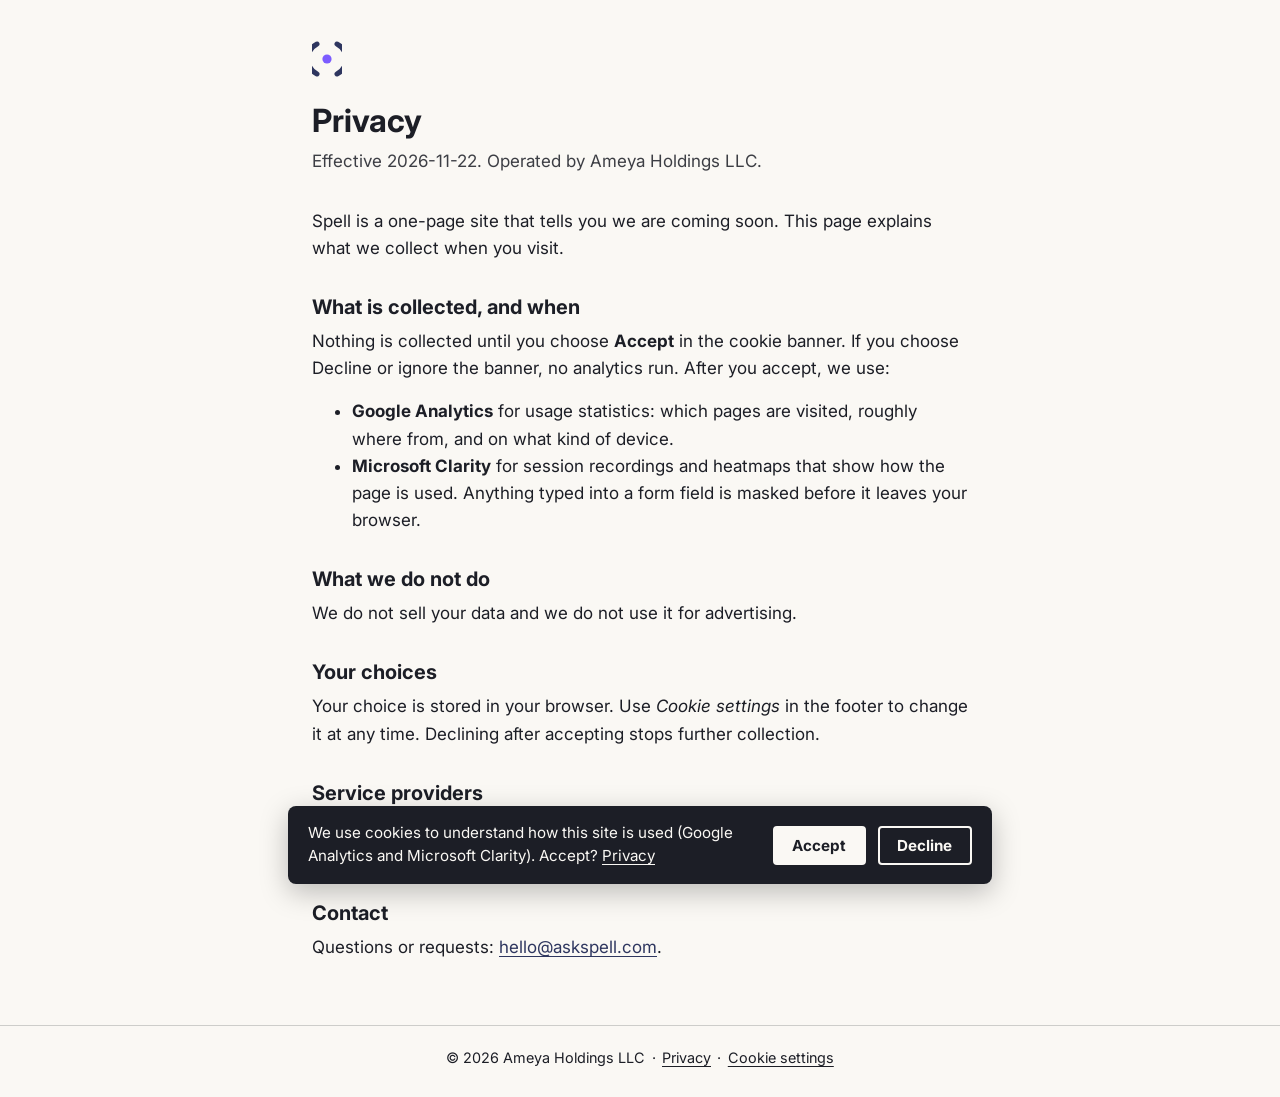
==== privacy/index.html @ 7b857e2b "Coming-soon page Co-Authored-By: Claude Opus 5.5 <noreply@anthropic.com>" ====
<!doctype html>
<html lang="en" data-gtm="GTM-5VDJWGL6" data-clarity="zhxpo6tgbb" data-privacy="/privacy/">
<head>
<meta charset="utf-8">
<meta name="viewport" content="width=device-width, initial-scale=1">
<meta name="theme-color" content="#FAF8F4">
<link rel="icon" href="/assets/favicon.svg" type="image/svg+xml">
<link rel="icon" href="/assets/favicon.png" type="image/png" sizes="180x180">
<link rel="apple-touch-icon" href="/assets/favicon.png">
<link rel="preconnect" href="https://fonts.googleapis.com">
<link rel="preconnect" href="https://fonts.gstatic.com" crossorigin>
<link rel="stylesheet" href="https://fonts.googleapis.com/css2?family=Inter:wght@600;700&amp;display=swap">
<link rel="stylesheet" href="/assets/brand.css">
<link rel="stylesheet" href="/assets/site.css">
<script src="/assets/consent.js" defer></script>
<title>Privacy — Spell</title>
<meta name="description" content="How Spell handles analytics and your privacy choices.">
<link rel="canonical" href="https://askspell.com/privacy/">
</head>
<body>
<a class="skip" href="#main">Skip to content</a>
<main id="main" class="doc">
  <div class="doc-head">
    <a href="/"><img class="logo" src="/assets/logo.svg" alt="Spell home"></a>
    <h1>Privacy</h1>
    <p class="meta">Effective 2026-11-22. Operated by Ameya Holdings LLC.</p>
  </div>
  <p>Spell is a one-page site that tells you we are coming soon. This page explains what we collect when you visit.</p>

  <h2>What is collected, and when</h2>
  <p>Nothing is collected until you choose <strong>Accept</strong> in the cookie banner. If you choose Decline or ignore the banner, no analytics run. After you accept, we use:</p>
  <ul>
    <li><strong>Google Analytics</strong> for usage statistics: which pages are visited, roughly where from, and on what kind of device.</li>
    <li><strong>Microsoft Clarity</strong> for session recordings and heatmaps that show how the page is used. Anything typed into a form field is masked before it leaves your browser.</li>
  </ul>

  <h2>What we do not do</h2>
  <p>We do not sell your data and we do not use it for advertising.</p>

  <h2>Your choices</h2>
  <p>Your choice is stored in your browser. Use <em>Cookie settings</em> in the footer to change it at any time. Declining after accepting stops further collection.</p>

  <h2>Service providers</h2>
  <p>Google and Microsoft process this data for us. See the <a href="https://policies.google.com/privacy" rel="noopener">Google privacy statement</a> and the <a href="https://privacy.microsoft.com/privacystatement" rel="noopener">Microsoft privacy statement</a>.</p>

  <h2>Contact</h2>
  <p>Questions or requests: <a href="mailto:hello@askspell.com">hello@askspell.com</a>.</p>
</main>
<footer class="site-footer">
  <span>&copy; 2026 Ameya Holdings LLC</span><span class="sep" aria-hidden="true">&middot;</span><a href="/privacy/">Privacy</a><span class="sep" aria-hidden="true">&middot;</span><button type="button" class="link-button" data-consent-open>Cookie settings</button>
</footer>
</body>
</html>
---- assets/brand.css ----
:root {
  --brand-primary: #2E365F;
  --brand-accent: #7C5CFF;
  --brand-bg: #FAF8F4;
  --brand-text: #1C1E26;
  --font-heading: 'Inter', system-ui, -apple-system, 'Segoe UI', Roboto, sans-serif;
  --font-body: 'Inter', system-ui, -apple-system, 'Segoe UI', Roboto, sans-serif;
}
---- assets/site.css ----
*, *::before, *::after { box-sizing: border-box; }
html { -webkit-text-size-adjust: 100%; }
body {
  margin: 0;
  min-height: 100vh;
  min-height: 100dvh;
  display: flex;
  flex-direction: column;
  background: var(--brand-bg);
  color: var(--brand-text);
  font: 400 1.0625rem/1.6 var(--font-body);
}
a { color: var(--brand-primary); text-underline-offset: 0.2em; }
a:hover { text-decoration-thickness: 2px; }
a:focus-visible, button:focus-visible { outline: 3px solid var(--brand-accent); outline-offset: 3px; border-radius: 2px; }

.sr-only {
  position: absolute; width: 1px; height: 1px; margin: -1px; padding: 0;
  overflow: hidden; clip: rect(0 0 0 0); white-space: nowrap; border: 0;
}
.skip { position: absolute; left: 1rem; top: -4rem; padding: 0.5rem 1rem; background: var(--brand-text); color: var(--brand-bg); z-index: 200; }
.skip:focus { top: 1rem; }

.stage {
  flex: 1;
  display: flex;
  flex-direction: column;
  align-items: center;
  justify-content: center;
  padding: 3rem 1.5rem 2rem;
  text-align: center;
}
.stage-inner { width: 100%; max-width: 36rem; animation: rise 0.7s ease-out both; }
.logo { display: block; max-width: min(16rem, 70%); max-height: 7rem; width: auto; height: auto; margin: 0 auto 2rem; }
.brand-name { font: 700 2.25rem/1.15 var(--font-heading); margin: 0 0 1rem; }
.tagline { font: 600 1.375rem/1.35 var(--font-heading); margin: 0 0 1rem; }
.description { margin: 0 auto 1.75rem; max-width: 32rem; }
.badge {
  display: inline-block;
  margin: 0 0 1.75rem;
  padding: 0.35rem 1rem;
  border: 2px solid var(--brand-primary);
  border-radius: 999px;
  color: var(--brand-primary);
  font: 700 0.8125rem/1.2 var(--font-heading);
  letter-spacing: 0.12em;
  text-transform: uppercase;
}
.contact { margin: 0; }

.site-footer {
  padding: 1.25rem 1.5rem 1.75rem;
  border-top: 1px solid color-mix(in srgb, var(--brand-text) 20%, transparent);
  text-align: center;
  font-size: 0.9rem;
}
.site-footer a, .site-footer button { color: var(--brand-text); }
.site-footer .sep { margin: 0 0.4rem; }
.link-button { background: none; border: 0; padding: 0; font: inherit; text-decoration: underline; text-underline-offset: 0.2em; cursor: pointer; }

.doc { width: 100%; max-width: 44rem; margin: 0 auto; padding: 2.5rem 1.5rem 3rem; flex: 1; }
.doc-head { margin-bottom: 2rem; }
.doc-head .logo { margin: 0 0 1.5rem; max-width: 12rem; max-height: 4.5rem; }
.doc h1 { font: 700 2rem/1.2 var(--font-heading); margin: 0 0 0.5rem; }
.doc h2 { font: 700 1.25rem/1.3 var(--font-heading); margin: 2rem 0 0.5rem; }
.doc p, .doc ul { margin: 0 0 1rem; }
.doc .meta { opacity: 0.85; }

.consent-banner {
  position: fixed; left: 1rem; right: 1rem; bottom: 1rem; z-index: 100;
  max-width: 44rem; margin: 0 auto; padding: 1rem 1.25rem;
  display: flex; flex-wrap: wrap; align-items: center; gap: 0.75rem 1.5rem;
  background: var(--brand-text); color: var(--brand-bg);
  border-radius: 8px; box-shadow: 0 8px 28px rgba(0, 0, 0, 0.25);
  font-size: 0.95rem; line-height: 1.5;
}
.consent-text { flex: 1 1 16rem; margin: 0; }
.consent-link { color: var(--brand-bg); }
.consent-actions { display: flex; gap: 0.75rem; }
.consent-btn {
  padding: 0.5rem 1.1rem; border: 2px solid var(--brand-bg); border-radius: 4px;
  background: transparent; color: var(--brand-bg); font: 700 0.95rem var(--font-body); cursor: pointer;
}
.consent-btn--accept { background: var(--brand-bg); color: var(--brand-text); }
.consent-btn:hover { opacity: 0.88; }
.consent-btn:focus-visible, .consent-link:focus-visible { outline: 3px solid var(--brand-bg); outline-offset: 2px; }

@keyframes rise { from { opacity: 0; transform: translateY(0.75rem); } to { opacity: 1; transform: none; } }
@media (max-width: 480px) {
  .brand-name { font-size: 1.875rem; }
  .tagline { font-size: 1.1875rem; }
  .consent-actions { width: 100%; }
  .consent-btn { flex: 1; }
}
@media (prefers-reduced-motion: reduce) {
  .stage-inner { animation: none; }
}
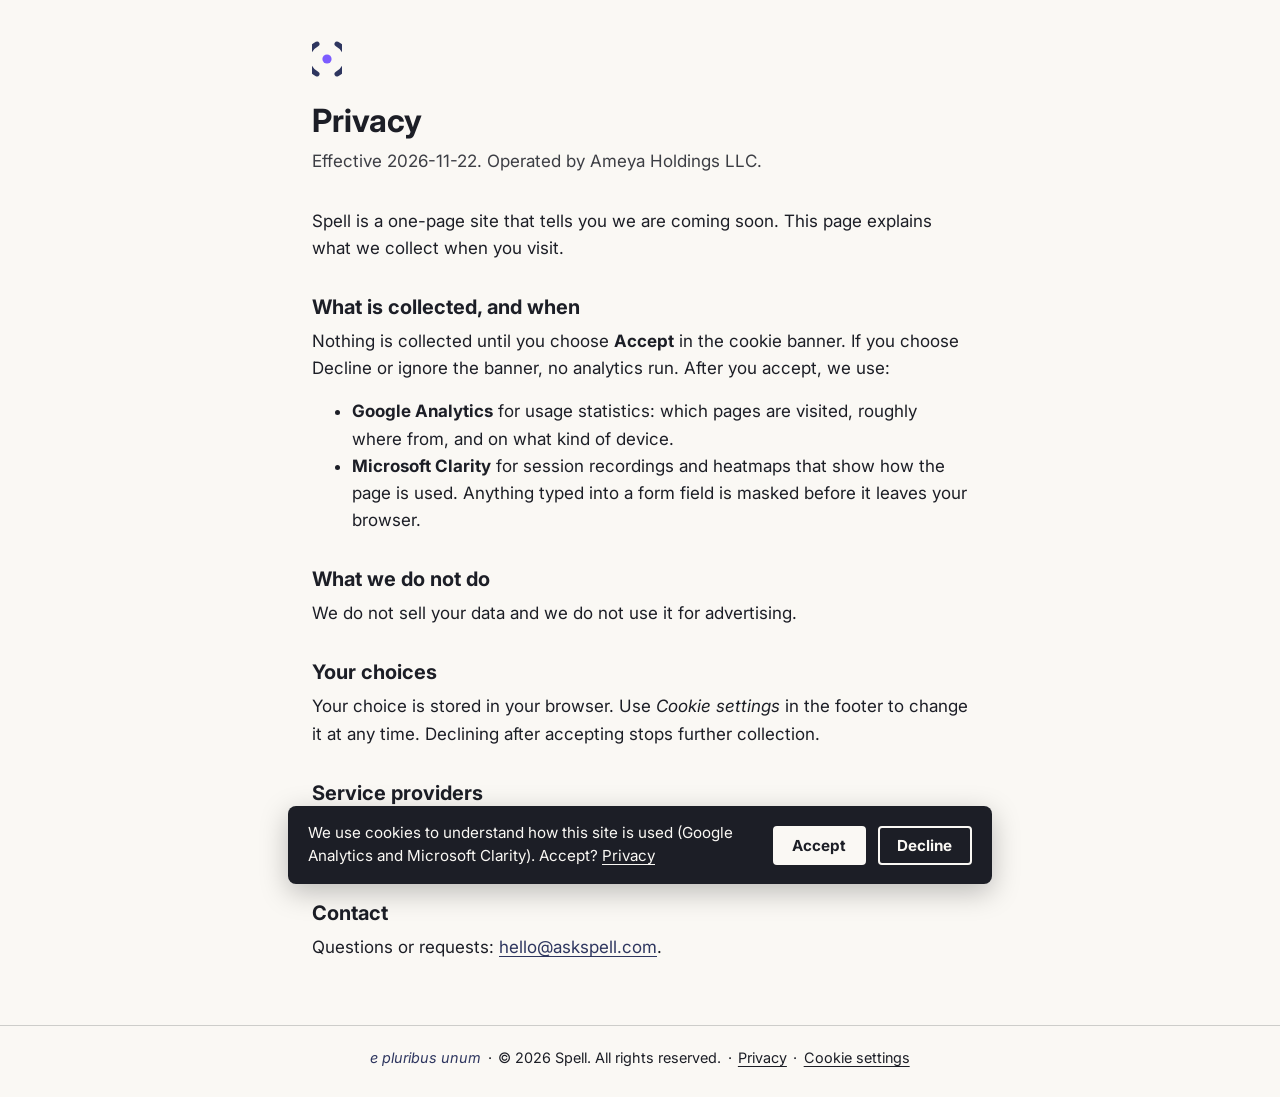
==== commit b13776a2: "Footer: brand copyright and motto Co-Authored-By: Claude Opus 5.5 <noreply@anthropic.com> Claude-Ses" ====
--- a/privacy/index.html
+++ b/privacy/index.html
@@ -47,7 +47,7 @@
   <p>Questions or requests: <a href="mailto:hello@askspell.com">hello@askspell.com</a>.</p>
 </main>
 <footer class="site-footer">
-  <span>&copy; 2026 Ameya Holdings LLC</span><span class="sep" aria-hidden="true">&middot;</span><a href="/privacy/">Privacy</a><span class="sep" aria-hidden="true">&middot;</span><button type="button" class="link-button" data-consent-open>Cookie settings</button>
+  <span class="motto"><span data-egg>e</span> pluribus unum</span><span class="sep" aria-hidden="true">&middot;</span><span>&copy; 2026 Spell. All rights reserved.</span><span class="sep" aria-hidden="true">&middot;</span><a href="/privacy/">Privacy</a><span class="sep" aria-hidden="true">&middot;</span><button type="button" class="link-button" data-consent-open>Cookie settings</button>
 </footer>
 </body>
 </html>
--- a/assets/site.css
+++ b/assets/site.css
@@ -56,6 +56,7 @@
 }
 .site-footer a, .site-footer button { color: var(--brand-text); }
 .site-footer .sep { margin: 0 0.4rem; }
+.site-footer .motto { font-family: var(--font-heading); font-style: italic; color: var(--brand-primary); }
 .link-button { background: none; border: 0; padding: 0; font: inherit; text-decoration: underline; text-underline-offset: 0.2em; cursor: pointer; }
 
 .doc { width: 100%; max-width: 44rem; margin: 0 auto; padding: 2.5rem 1.5rem 3rem; flex: 1; }
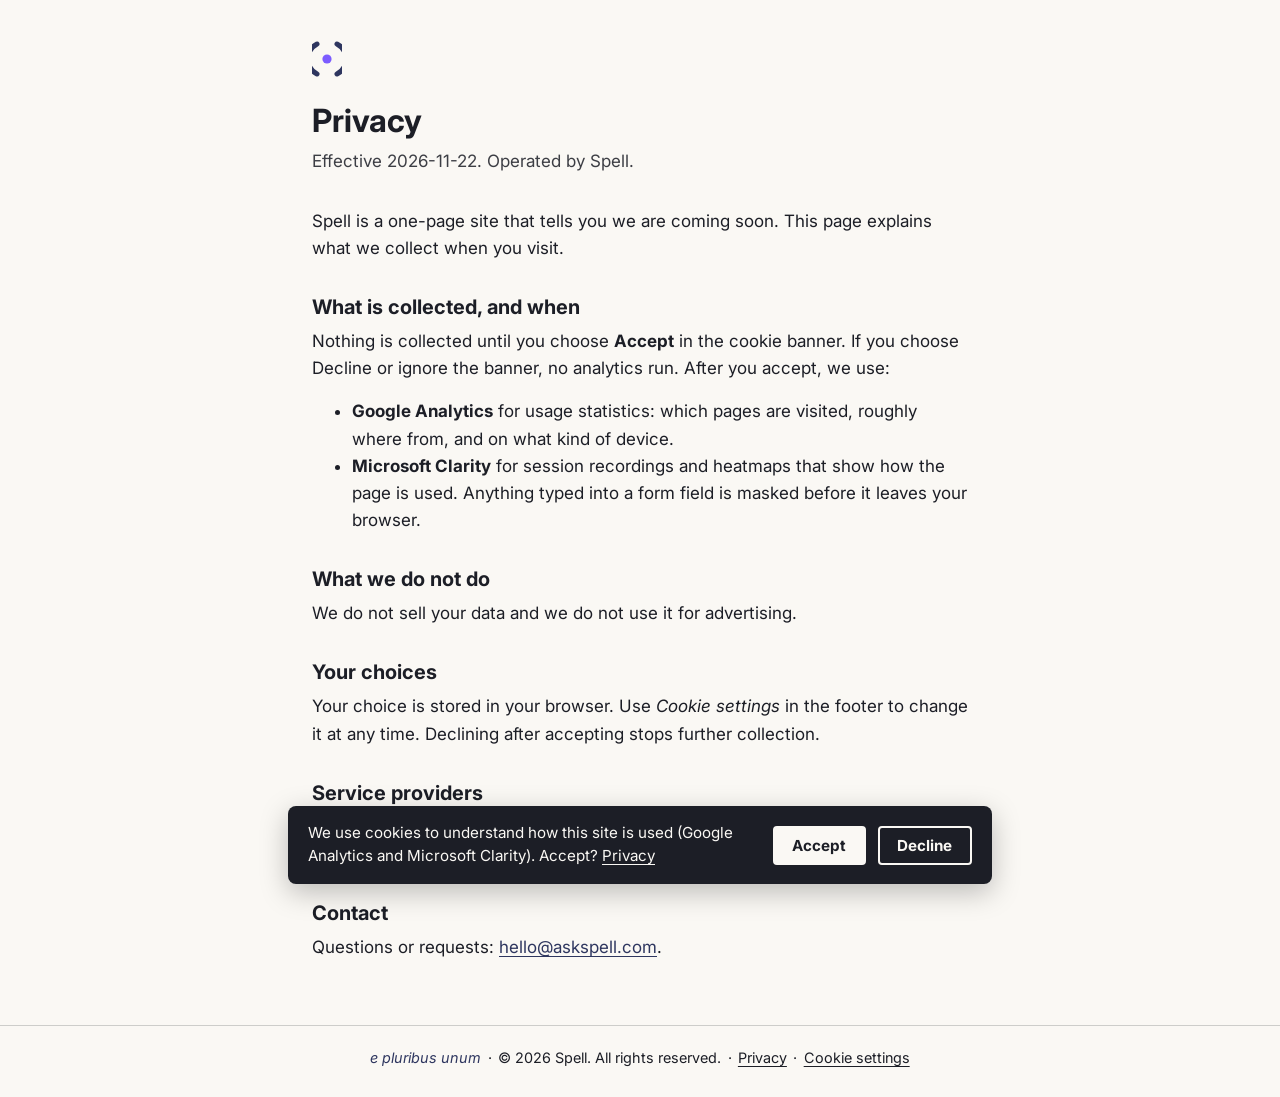
==== commit 8ce95f62: "Privacy: brand as operator; neutral consent key Co-Authored-By: Claude Opus 5.5 <noreply@anthropic.c" ====
--- a/privacy/index.html
+++ b/privacy/index.html
@@ -23,7 +23,7 @@
   <div class="doc-head">
     <a href="/"><img class="logo" src="/assets/logo.svg" alt="Spell home"></a>
     <h1>Privacy</h1>
-    <p class="meta">Effective 2026-11-22. Operated by Ameya Holdings LLC.</p>
+    <p class="meta">Effective 2026-11-22. Operated by Spell.</p>
   </div>
   <p>Spell is a one-page site that tells you we are coming soon. This page explains what we collect when you visit.</p>
 
